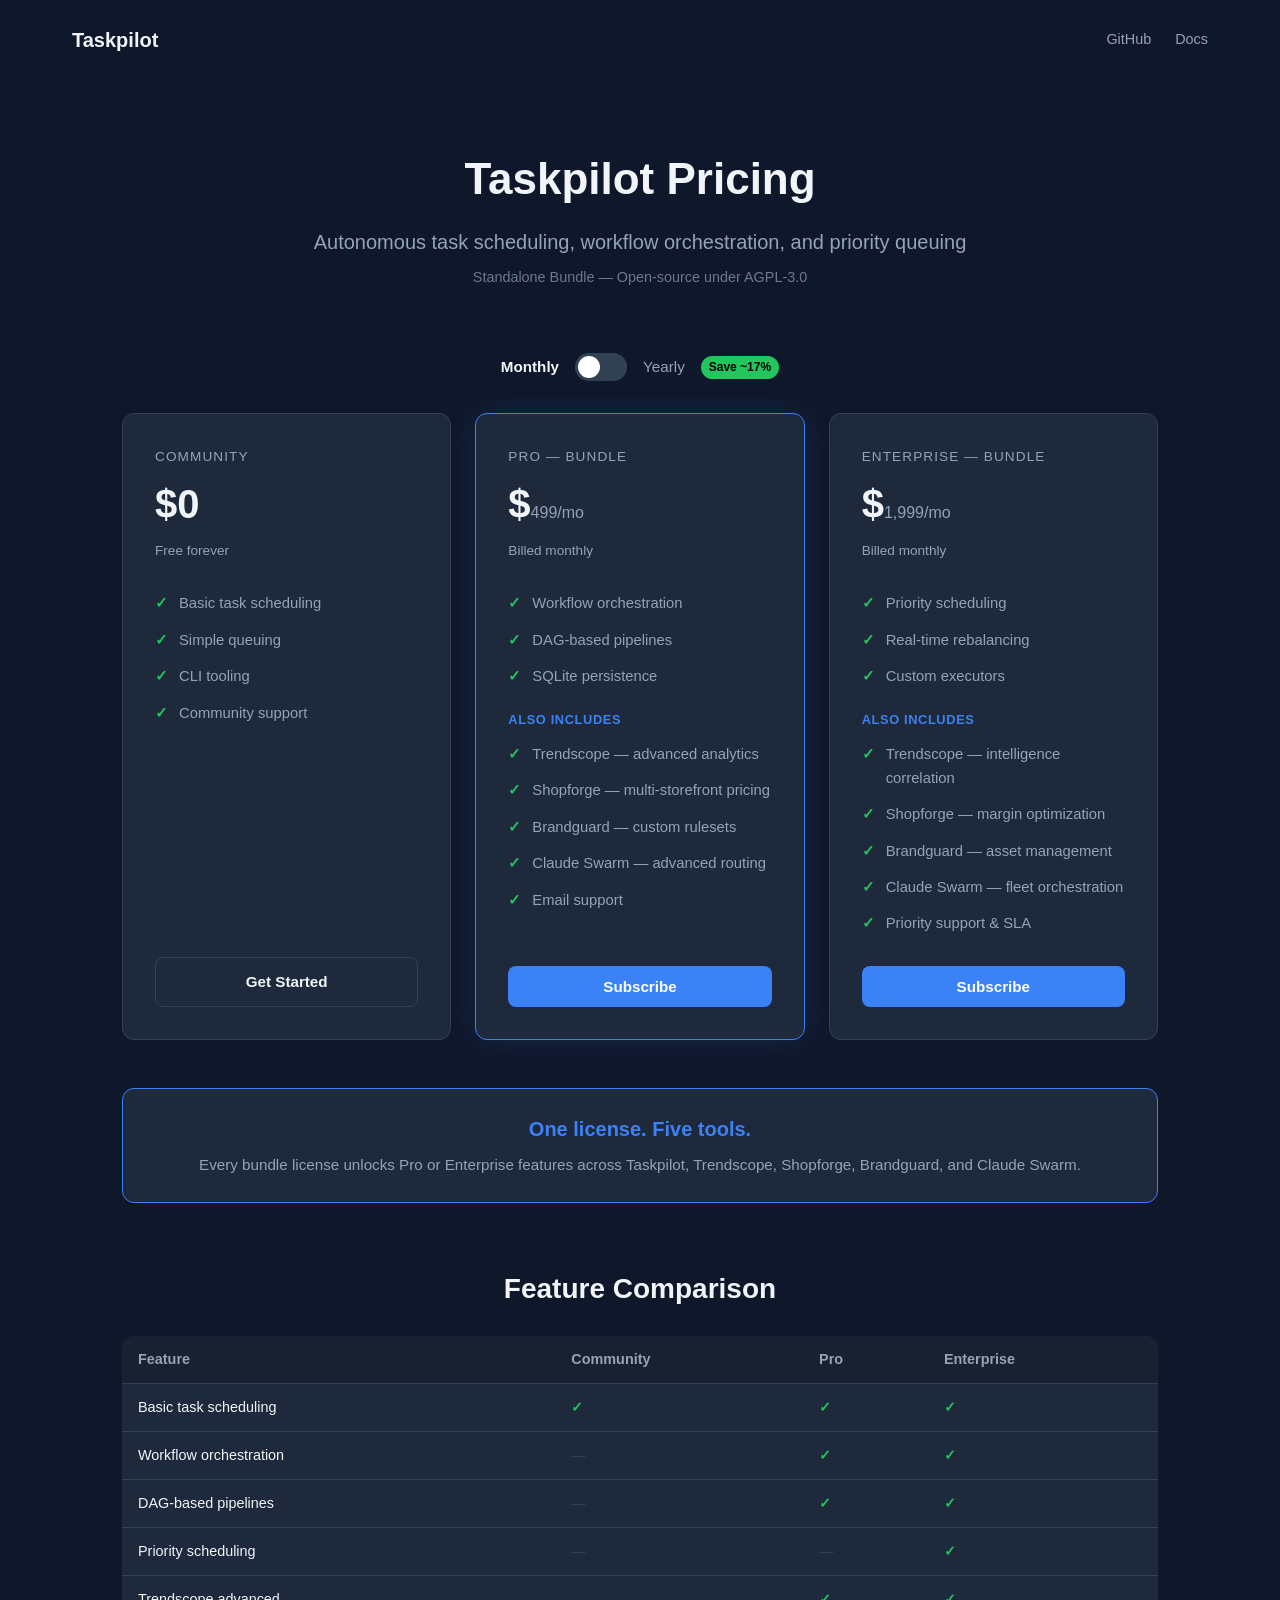
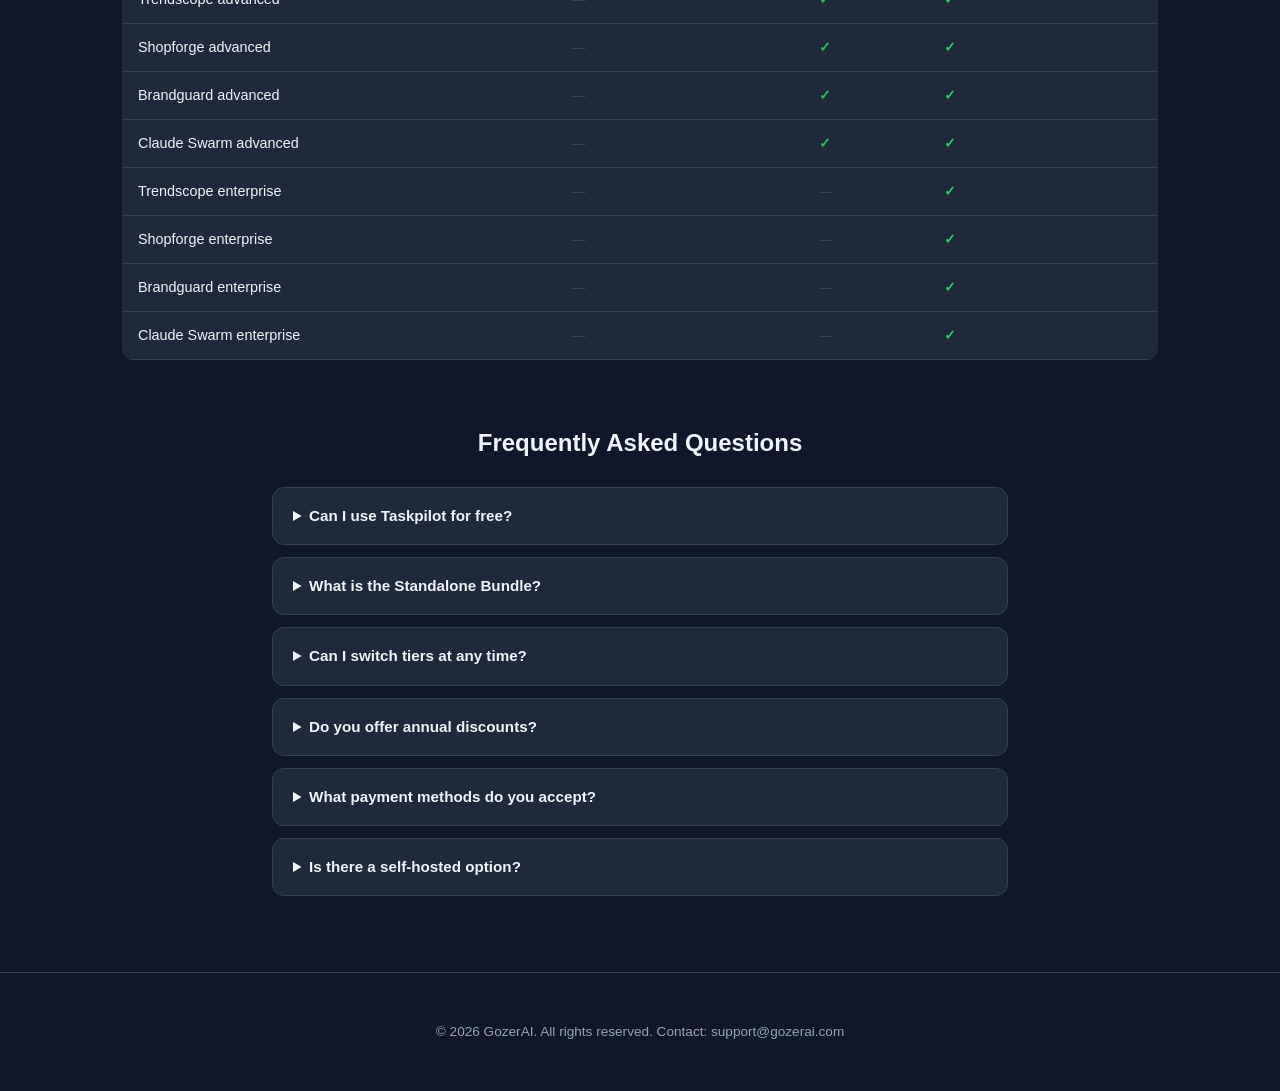
==== docs/pricing/index.html @ c929723e "Initial public release — community-tier Taskpilot" ====
<!DOCTYPE html>
<html lang="en">
<head>
<meta charset="UTF-8">
<meta name="viewport" content="width=device-width, initial-scale=1.0">
<title>Taskpilot Pricing</title>
<style>
*,*::before,*::after{box-sizing:border-box;margin:0;padding:0}
:root{--bg:#0f172a;--surface:#1e293b;--border:#334155;--text:#f1f5f9;--muted:#94a3b8;--accent:#3b82f6;--accent-hover:#2563eb;--green:#22c55e;--radius:12px}
body{font-family:-apple-system,BlinkMacSystemFont,"Segoe UI",Roboto,Helvetica,Arial,sans-serif;background:var(--bg);color:var(--text);line-height:1.6}
a{color:var(--accent);text-decoration:none}a:hover{text-decoration:underline}
.nav{display:flex;align-items:center;justify-content:space-between;max-width:1200px;margin:0 auto;padding:1.5rem 2rem}
.nav-brand{font-size:1.25rem;font-weight:700;color:var(--text)}
.nav-links{display:flex;gap:1.5rem}.nav-links a{color:var(--muted);font-size:.9rem}.nav-links a:hover{color:var(--text)}
.hero{text-align:center;padding:4rem 2rem 2rem}
.hero h1{font-size:2.75rem;font-weight:800;margin-bottom:.75rem}
.hero .tagline{font-size:1.25rem;color:var(--muted);margin-bottom:.5rem}
.hero .oss{font-size:.9rem;color:var(--muted);opacity:.7}
.toggle-wrap{display:flex;align-items:center;justify-content:center;gap:1rem;padding:2rem 0}
.toggle-label{font-size:.95rem;color:var(--muted);cursor:pointer}.toggle-label.active{color:var(--text);font-weight:600}
.toggle{position:relative;width:52px;height:28px;background:var(--border);border-radius:14px;cursor:pointer;transition:background .2s}
.toggle.yearly{background:var(--accent)}.toggle::after{content:"";position:absolute;top:3px;left:3px;width:22px;height:22px;background:#fff;border-radius:50%;transition:transform .2s}
.toggle.yearly::after{transform:translateX(24px)}
.save-badge{font-size:.75rem;background:var(--green);color:#000;padding:2px 8px;border-radius:9999px;font-weight:600}
.cards{display:grid;grid-template-columns:repeat(auto-fit,minmax(300px,1fr));gap:1.5rem;max-width:1100px;margin:0 auto;padding:0 2rem 3rem}
.card{background:var(--surface);border:1px solid var(--border);border-radius:var(--radius);padding:2rem;display:flex;flex-direction:column}
.card.featured{border-color:var(--accent);box-shadow:0 0 30px rgba(59,130,246,.15)}
.card-tier{font-size:.85rem;text-transform:uppercase;letter-spacing:.08em;color:var(--muted);margin-bottom:.25rem}
.card-price{font-size:2.5rem;font-weight:800;margin-bottom:.25rem}.card-price span{font-size:1rem;font-weight:400;color:var(--muted)}
.card-cycle{font-size:.85rem;color:var(--muted);margin-bottom:1.5rem}
.card ul{list-style:none;flex:1;margin-bottom:1.5rem}
.card li{padding:.4rem 0;padding-left:1.5rem;position:relative;font-size:.925rem;color:var(--muted)}.card li::before{content:"\2713";position:absolute;left:0;color:var(--green);font-weight:700}
.card li.section-label{color:var(--accent);font-weight:600;padding-left:0;font-size:.8rem;text-transform:uppercase;letter-spacing:.05em;margin-top:.5rem}
.card li.section-label::before{content:""}
.btn{display:block;text-align:center;padding:.75rem 1.5rem;border-radius:8px;font-weight:600;font-size:.95rem;border:none;cursor:pointer;transition:background .2s}
.btn-primary{background:var(--accent);color:#fff}.btn-primary:hover{background:var(--accent-hover);text-decoration:none}
.btn-outline{background:transparent;border:1px solid var(--border);color:var(--text)}.btn-outline:hover{border-color:var(--muted);text-decoration:none}
.callout{max-width:1100px;margin:0 auto 2rem;padding:0 2rem}
.callout-box{background:var(--surface);border:1px solid var(--accent);border-radius:var(--radius);padding:1.5rem 2rem;text-align:center}
.callout-box h3{font-size:1.25rem;margin-bottom:.5rem;color:var(--accent)}
.callout-box p{color:var(--muted);font-size:.95rem}
.section{max-width:1100px;margin:0 auto;padding:2rem}.section h2{font-size:1.75rem;font-weight:700;margin-bottom:1.5rem;text-align:center}
table{width:100%;border-collapse:collapse;background:var(--surface);border-radius:var(--radius);overflow:hidden}
th,td{padding:.75rem 1rem;text-align:left;border-bottom:1px solid var(--border);font-size:.9rem}
th{color:var(--muted);font-weight:600;background:rgba(0,0,0,.2)}td{color:var(--text)}
.check{color:var(--green);font-weight:700}.dash{color:var(--border)}
.faq{max-width:800px;margin:0 auto;padding:2rem}.faq h2{text-align:center;margin-bottom:1.5rem}
details{background:var(--surface);border:1px solid var(--border);border-radius:var(--radius);margin-bottom:.75rem}
summary{padding:1rem 1.25rem;cursor:pointer;font-weight:600;font-size:.95rem}summary:hover{color:var(--accent)}
details[open] summary{border-bottom:1px solid var(--border)}details p{padding:1rem 1.25rem;color:var(--muted);font-size:.9rem}
footer{text-align:center;padding:3rem 2rem;color:var(--muted);font-size:.85rem;border-top:1px solid var(--border);margin-top:2rem}
@media(max-width:768px){.hero h1{font-size:2rem}.cards{grid-template-columns:1fr}.nav{flex-direction:column;gap:1rem}}
</style>
</head>
<body>
<nav class="nav">
  <div class="nav-brand">Taskpilot</div>
  <div class="nav-links">
    <a href="https://github.com/chrisarseno/taskpilot">GitHub</a>
    <a href="https://github.com/chrisarseno/taskpilot#readme">Docs</a>
  </div>
</nav>
<section class="hero">
  <h1>Taskpilot Pricing</h1>
  <p class="tagline">Autonomous task scheduling, workflow orchestration, and priority queuing</p>
  <p class="oss">Standalone Bundle &mdash; Open-source under AGPL-3.0</p>
</section>
<div class="toggle-wrap">
  <span class="toggle-label active" data-cycle="monthly">Monthly</span>
  <div class="toggle" id="billingToggle" role="switch" aria-checked="false" tabindex="0"></div>
  <span class="toggle-label" data-cycle="yearly">Yearly</span>
  <span class="save-badge">Save ~17%</span>
</div>
<div class="cards">
  <div class="card">
    <div class="card-tier">Community</div>
    <div class="card-price">$0</div>
    <div class="card-cycle">Free forever</div>
    <ul>
      <li>Basic task scheduling</li>
      <li>Simple queuing</li>
      <li>CLI tooling</li>
      <li>Community support</li>
    </ul>
    <a href="https://github.com/chrisarseno/taskpilot" class="btn btn-outline">Get Started</a>
  </div>
  <div class="card featured">
    <div class="card-tier">Pro &mdash; Bundle</div>
    <div class="card-price" data-monthly="499" data-yearly="4990">$<span class="price-value">499</span><span>/mo</span></div>
    <div class="card-cycle cycle-text">Billed monthly</div>
    <ul>
      <li>Workflow orchestration</li>
      <li>DAG-based pipelines</li>
      <li>SQLite persistence</li>
      <li class="section-label">Also includes</li>
      <li>Trendscope &mdash; advanced analytics</li>
      <li>Shopforge &mdash; multi-storefront pricing</li>
      <li>Brandguard &mdash; custom rulesets</li>
      <li>Claude Swarm &mdash; advanced routing</li>
      <li>Email support</li>
    </ul>
    <button class="btn btn-primary" data-tier="pro">Subscribe</button>
  </div>
  <div class="card">
    <div class="card-tier">Enterprise &mdash; Bundle</div>
    <div class="card-price" data-monthly="1999" data-yearly="19990">$<span class="price-value">1,999</span><span>/mo</span></div>
    <div class="card-cycle cycle-text">Billed monthly</div>
    <ul>
      <li>Priority scheduling</li>
      <li>Real-time rebalancing</li>
      <li>Custom executors</li>
      <li class="section-label">Also includes</li>
      <li>Trendscope &mdash; intelligence correlation</li>
      <li>Shopforge &mdash; margin optimization</li>
      <li>Brandguard &mdash; asset management</li>
      <li>Claude Swarm &mdash; fleet orchestration</li>
      <li>Priority support &amp; SLA</li>
    </ul>
    <button class="btn btn-primary" data-tier="enterprise">Subscribe</button>
  </div>
</div>
<div class="callout">
  <div class="callout-box">
    <h3>One license. Five tools.</h3>
    <p>Every bundle license unlocks Pro or Enterprise features across Taskpilot, Trendscope, Shopforge, Brandguard, and Claude Swarm.</p>
  </div>
</div>
<section class="section">
  <h2>Feature Comparison</h2>
  <table>
    <thead><tr><th>Feature</th><th>Community</th><th>Pro</th><th>Enterprise</th></tr></thead>
    <tbody>
      <tr><td>Basic task scheduling</td><td class="check">&#10003;</td><td class="check">&#10003;</td><td class="check">&#10003;</td></tr>
      <tr><td>Workflow orchestration</td><td class="dash">&mdash;</td><td class="check">&#10003;</td><td class="check">&#10003;</td></tr>
      <tr><td>DAG-based pipelines</td><td class="dash">&mdash;</td><td class="check">&#10003;</td><td class="check">&#10003;</td></tr>
      <tr><td>Priority scheduling</td><td class="dash">&mdash;</td><td class="dash">&mdash;</td><td class="check">&#10003;</td></tr>
      <tr><td>Trendscope advanced</td><td class="dash">&mdash;</td><td class="check">&#10003;</td><td class="check">&#10003;</td></tr>
      <tr><td>Shopforge advanced</td><td class="dash">&mdash;</td><td class="check">&#10003;</td><td class="check">&#10003;</td></tr>
      <tr><td>Brandguard advanced</td><td class="dash">&mdash;</td><td class="check">&#10003;</td><td class="check">&#10003;</td></tr>
      <tr><td>Claude Swarm advanced</td><td class="dash">&mdash;</td><td class="check">&#10003;</td><td class="check">&#10003;</td></tr>
      <tr><td>Trendscope enterprise</td><td class="dash">&mdash;</td><td class="dash">&mdash;</td><td class="check">&#10003;</td></tr>
      <tr><td>Shopforge enterprise</td><td class="dash">&mdash;</td><td class="dash">&mdash;</td><td class="check">&#10003;</td></tr>
      <tr><td>Brandguard enterprise</td><td class="dash">&mdash;</td><td class="dash">&mdash;</td><td class="check">&#10003;</td></tr>
      <tr><td>Claude Swarm enterprise</td><td class="dash">&mdash;</td><td class="dash">&mdash;</td><td class="check">&#10003;</td></tr>
    </tbody>
  </table>
</section>
<section class="faq">
  <h2>Frequently Asked Questions</h2>
  <details><summary>Can I use Taskpilot for free?</summary><p>Yes. The Community tier is free forever under the AGPL-3.0 license. It includes basic task scheduling and CLI tooling.</p></details>
  <details><summary>What is the Standalone Bundle?</summary><p>One license covers five tools: Taskpilot, Trendscope, Shopforge, Brandguard, and Claude Swarm. Pro unlocks advanced features across all five; Enterprise unlocks everything.</p></details>
  <details><summary>Can I switch tiers at any time?</summary><p>Yes. Upgrades take effect immediately with prorated billing. Downgrades apply at the next billing cycle.</p></details>
  <details><summary>Do you offer annual discounts?</summary><p>Yes. Annual billing saves approximately 17% compared to monthly billing.</p></details>
  <details><summary>What payment methods do you accept?</summary><p>We accept all major credit cards via Stripe. Enterprise customers can pay by invoice.</p></details>
  <details><summary>Is there a self-hosted option?</summary><p>All five tools are open-source under AGPL-3.0. You can self-host with Community features. Pro and Enterprise features require a valid license key.</p></details>
</section>
<footer>&copy; 2026 GozerAI. All rights reserved. Contact: support@gozerai.com</footer>
<script>
(function(){
  const CONFIG={serverUrl:"",productCode:"STD",prices:{pro:{monthly:499,yearly:4990},enterprise:{monthly:1999,yearly:19990}}};
  let yearly=false;
  const toggle=document.getElementById("billingToggle"),labels=document.querySelectorAll(".toggle-label"),priceEls=document.querySelectorAll(".card-price[data-monthly]"),cycleEls=document.querySelectorAll(".cycle-text"),buttons=document.querySelectorAll("[data-tier]");
  function update(){toggle.classList.toggle("yearly",yearly);toggle.setAttribute("aria-checked",yearly);labels.forEach(l=>l.classList.toggle("active",(l.dataset.cycle==="yearly")===yearly));priceEls.forEach(el=>{const v=yearly?el.dataset.yearly:el.dataset.monthly;el.querySelector(".price-value").textContent=Number(v).toLocaleString();el.querySelector("span:last-child").textContent=yearly?"/yr":"/mo"});cycleEls.forEach(el=>el.textContent=yearly?"Billed yearly":"Billed monthly")}
  toggle.addEventListener("click",()=>{yearly=!yearly;update()});toggle.addEventListener("keydown",e=>{if(e.key==="Enter"||e.key===" "){e.preventDefault();yearly=!yearly;update()}});labels.forEach(l=>l.addEventListener("click",()=>{yearly=l.dataset.cycle==="yearly";update()}));
  buttons.forEach(btn=>{btn.addEventListener("click",async()=>{const tier=btn.dataset.tier,cycle=yearly?"yearly":"monthly";if(!CONFIG.serverUrl){alert("Checkout server not configured.");return}btn.disabled=true;btn.textContent="Redirecting\u2026";try{const r=await fetch(CONFIG.serverUrl+"/checkout/create",{method:"POST",headers:{"Content-Type":"application/json"},body:JSON.stringify({product_code:CONFIG.productCode,tier,billing_cycle:cycle,success_url:location.href+"?success=1",cancel_url:location.href+"?canceled=1"})});if(!r.ok)throw new Error("Server returned "+r.status);const d=await r.json();location.href=d.url}catch(e){alert("Checkout failed: "+e.message);btn.disabled=false;btn.textContent="Subscribe"}})});
})();
</script>
</body>
</html>
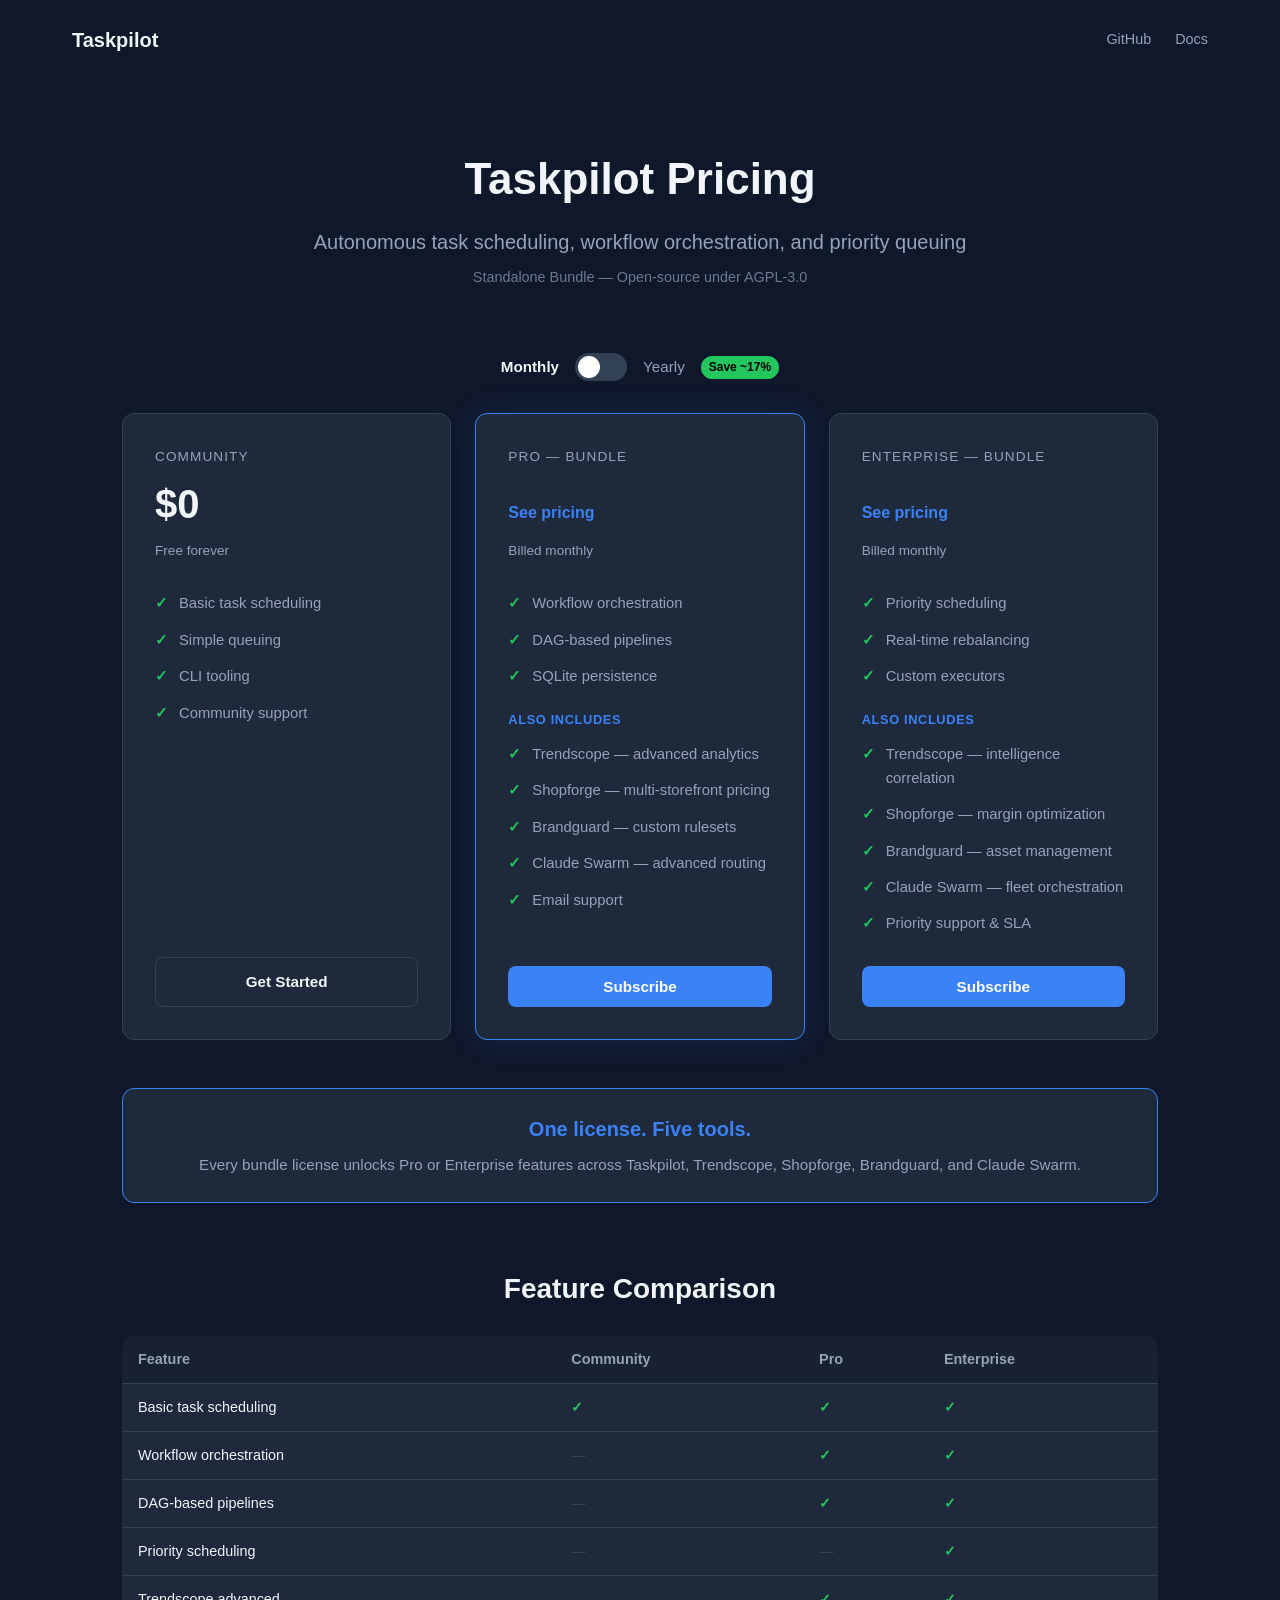
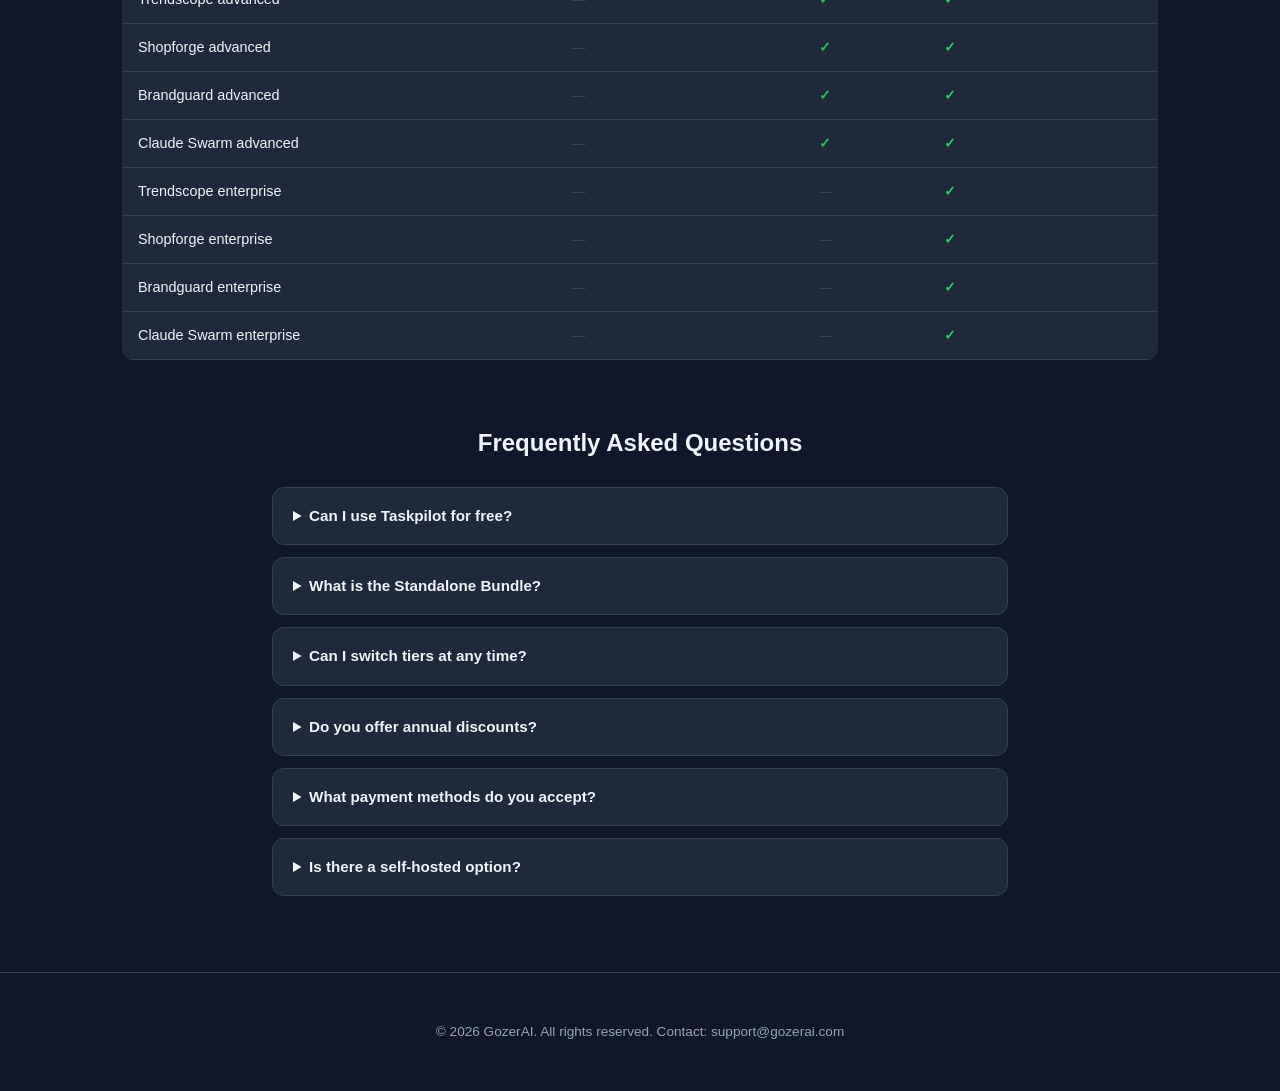
==== commit d990aa9b: "Clean public release: fix references and remove internal details - Replace chrisarseno GitHub links " ====
--- a/docs/pricing/index.html
+++ b/docs/pricing/index.html
@@ -56,8 +56,8 @@
 <nav class="nav">
   <div class="nav-brand">Taskpilot</div>
   <div class="nav-links">
-    <a href="https://github.com/chrisarseno/taskpilot">GitHub</a>
-    <a href="https://github.com/chrisarseno/taskpilot#readme">Docs</a>
+    <a href="https://github.com/GozerAI/taskpilot">GitHub</a>
+    <a href="https://github.com/GozerAI/taskpilot#readme">Docs</a>
   </div>
 </nav>
 <section class="hero">
@@ -82,11 +82,11 @@
       <li>CLI tooling</li>
       <li>Community support</li>
     </ul>
-    <a href="https://github.com/chrisarseno/taskpilot" class="btn btn-outline">Get Started</a>
+    <a href="https://github.com/GozerAI/taskpilot" class="btn btn-outline">Get Started</a>
   </div>
   <div class="card featured">
     <div class="card-tier">Pro &mdash; Bundle</div>
-    <div class="card-price" data-monthly="499" data-yearly="4990">$<span class="price-value">499</span><span>/mo</span></div>
+    <div class="card-price"><a href="https://gozerai.com/pricing" style="color:var(--accent);font-size:1rem">See pricing</a></div>
     <div class="card-cycle cycle-text">Billed monthly</div>
     <ul>
       <li>Workflow orchestration</li>
@@ -103,7 +103,7 @@
   </div>
   <div class="card">
     <div class="card-tier">Enterprise &mdash; Bundle</div>
-    <div class="card-price" data-monthly="1999" data-yearly="19990">$<span class="price-value">1,999</span><span>/mo</span></div>
+    <div class="card-price"><a href="https://gozerai.com/pricing" style="color:var(--accent);font-size:1rem">See pricing</a></div>
     <div class="card-cycle cycle-text">Billed monthly</div>
     <ul>
       <li>Priority scheduling</li>
@@ -157,7 +157,7 @@
 <footer>&copy; 2026 GozerAI. All rights reserved. Contact: support@gozerai.com</footer>
 <script>
 (function(){
-  const CONFIG={serverUrl:"",productCode:"STD",prices:{pro:{monthly:499,yearly:4990},enterprise:{monthly:1999,yearly:19990}}};
+  const CONFIG={serverUrl:"",productCode:"STD",prices:{}};
   let yearly=false;
   const toggle=document.getElementById("billingToggle"),labels=document.querySelectorAll(".toggle-label"),priceEls=document.querySelectorAll(".card-price[data-monthly]"),cycleEls=document.querySelectorAll(".cycle-text"),buttons=document.querySelectorAll("[data-tier]");
   function update(){toggle.classList.toggle("yearly",yearly);toggle.setAttribute("aria-checked",yearly);labels.forEach(l=>l.classList.toggle("active",(l.dataset.cycle==="yearly")===yearly));priceEls.forEach(el=>{const v=yearly?el.dataset.yearly:el.dataset.monthly;el.querySelector(".price-value").textContent=Number(v).toLocaleString();el.querySelector("span:last-child").textContent=yearly?"/yr":"/mo"});cycleEls.forEach(el=>el.textContent=yearly?"Billed yearly":"Billed monthly")}
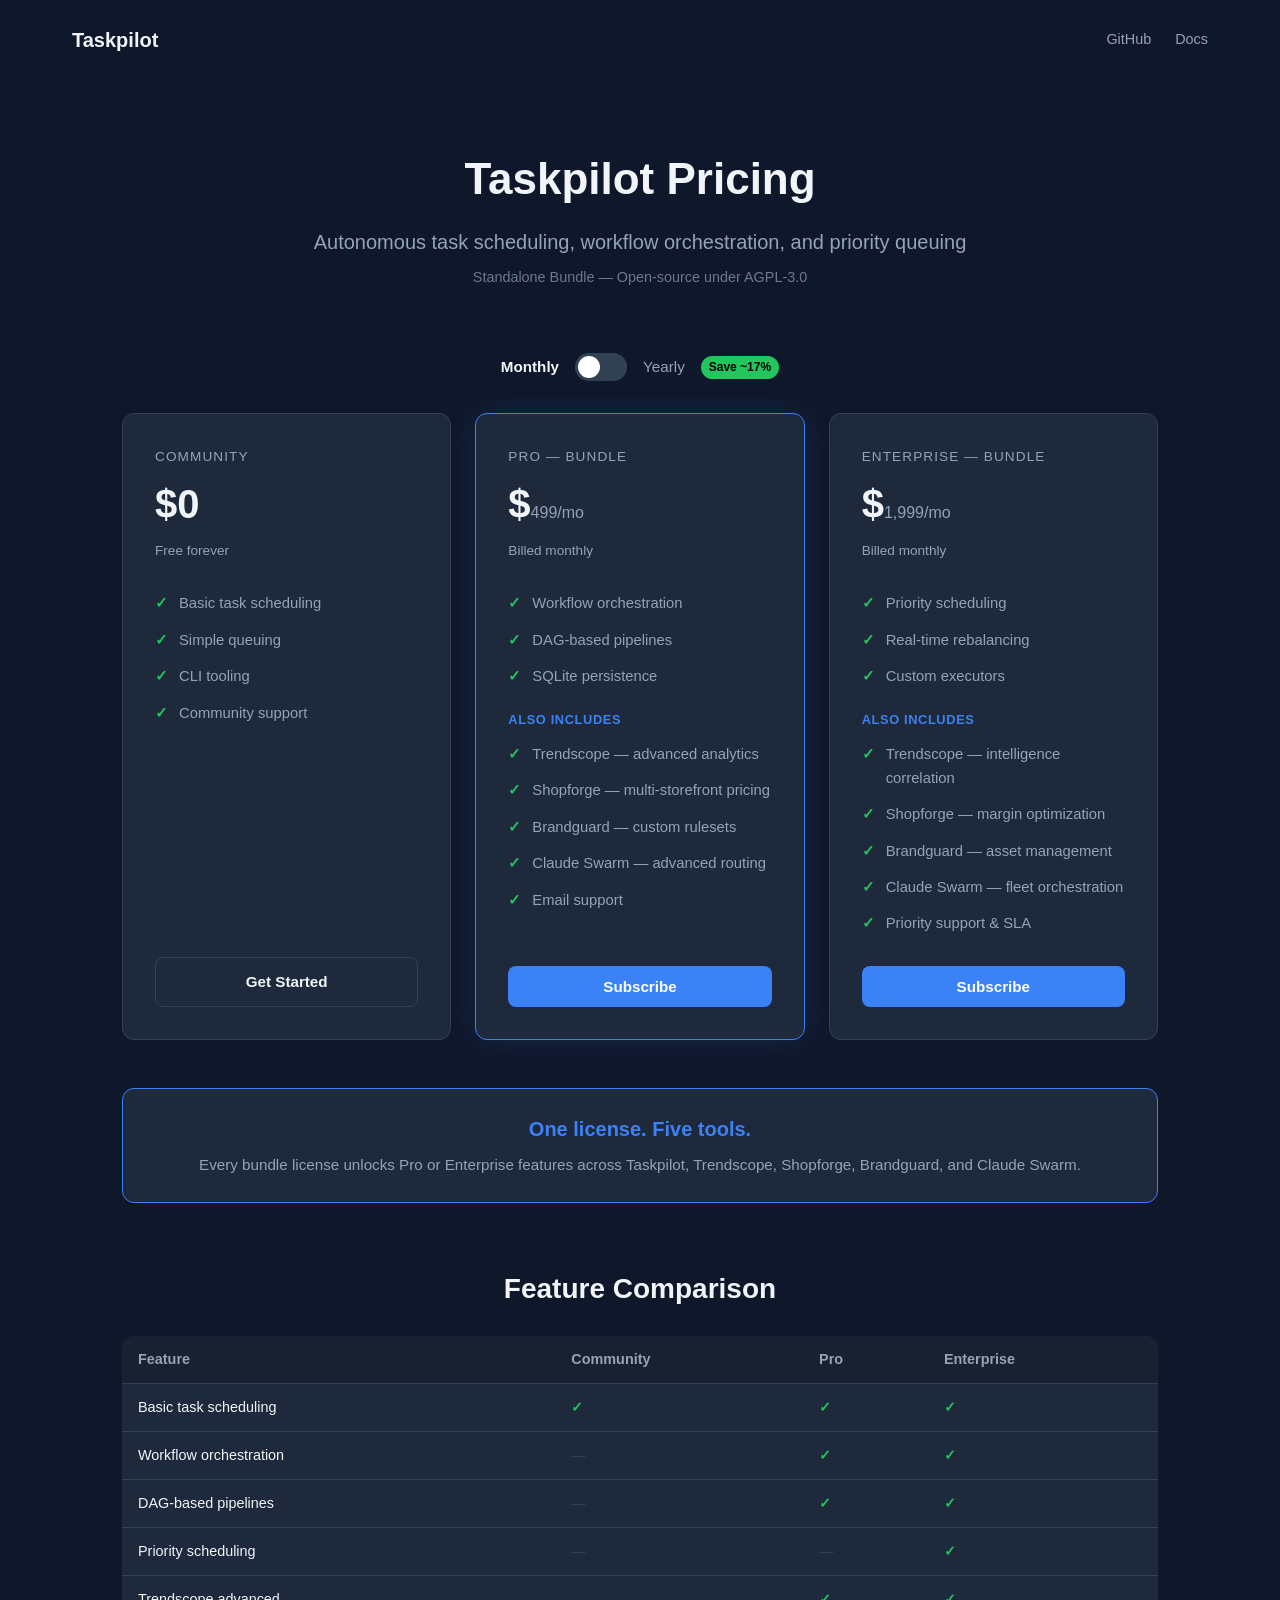
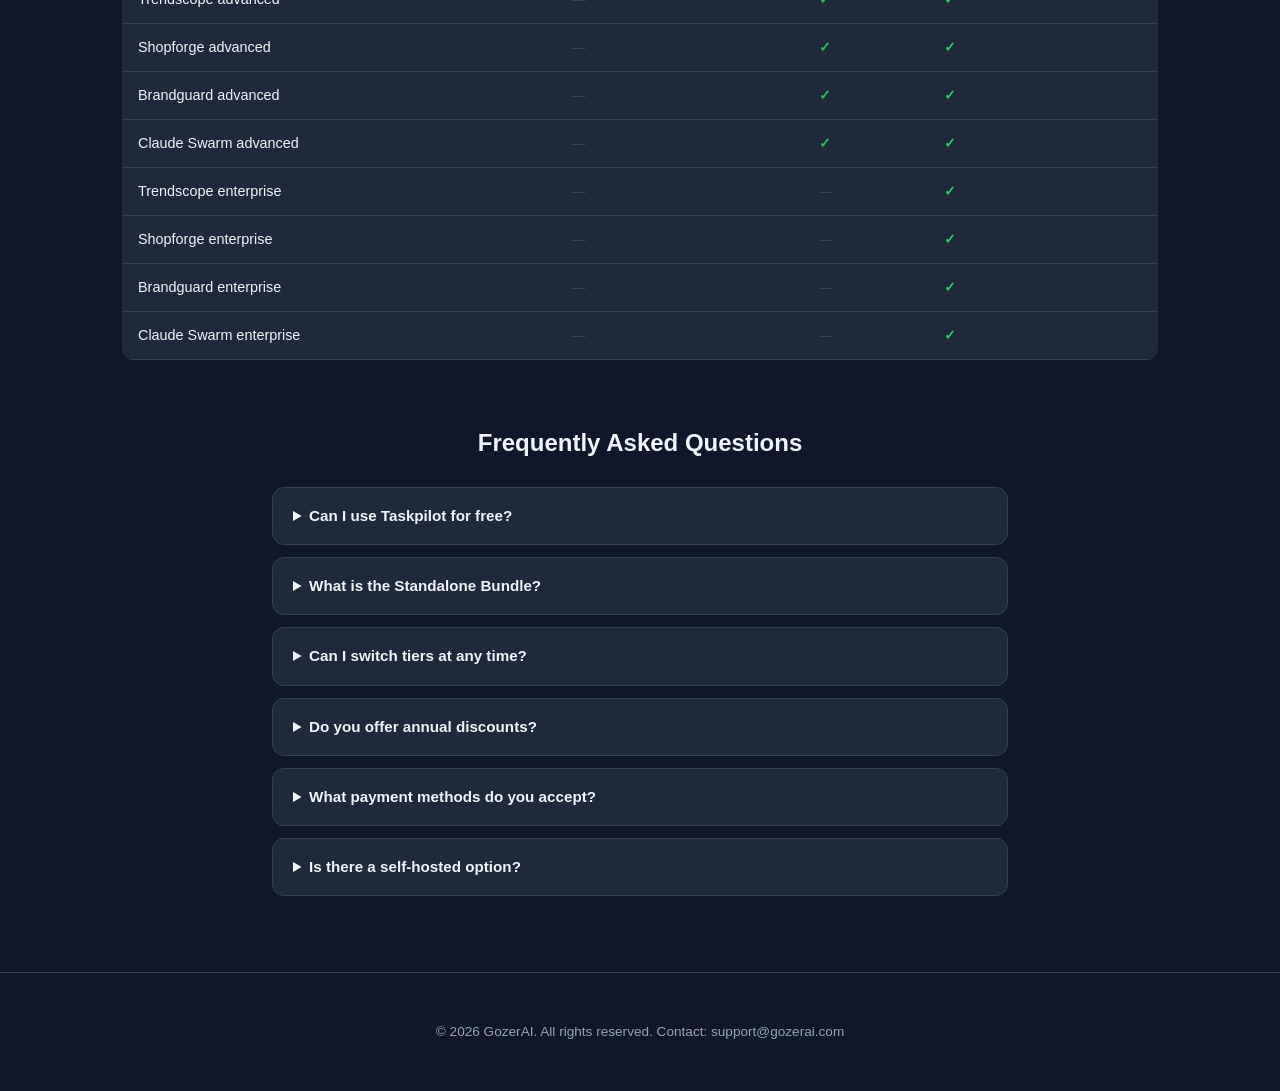
==== commit e8669f38: "sync: re-export community edition with security fixes Includes rate limiting, security headers, webh" ====
--- a/docs/pricing/index.html
+++ b/docs/pricing/index.html
@@ -86,7 +86,7 @@
   </div>
   <div class="card featured">
     <div class="card-tier">Pro &mdash; Bundle</div>
-    <div class="card-price"><a href="https://gozerai.com/pricing" style="color:var(--accent);font-size:1rem">See pricing</a></div>
+    <div class="card-price" data-monthly="499" data-yearly="4990">$<span class="price-value">499</span><span>/mo</span></div>
     <div class="card-cycle cycle-text">Billed monthly</div>
     <ul>
       <li>Workflow orchestration</li>
@@ -103,7 +103,7 @@
   </div>
   <div class="card">
     <div class="card-tier">Enterprise &mdash; Bundle</div>
-    <div class="card-price"><a href="https://gozerai.com/pricing" style="color:var(--accent);font-size:1rem">See pricing</a></div>
+    <div class="card-price" data-monthly="1999" data-yearly="19990">$<span class="price-value">1,999</span><span>/mo</span></div>
     <div class="card-cycle cycle-text">Billed monthly</div>
     <ul>
       <li>Priority scheduling</li>
@@ -157,7 +157,7 @@
 <footer>&copy; 2026 GozerAI. All rights reserved. Contact: support@gozerai.com</footer>
 <script>
 (function(){
-  const CONFIG={serverUrl:"",productCode:"STD",prices:{}};
+  const CONFIG={serverUrl:"",productCode:"STD",prices:{pro:{monthly:499,yearly:4990},enterprise:{monthly:1999,yearly:19990}}};
   let yearly=false;
   const toggle=document.getElementById("billingToggle"),labels=document.querySelectorAll(".toggle-label"),priceEls=document.querySelectorAll(".card-price[data-monthly]"),cycleEls=document.querySelectorAll(".cycle-text"),buttons=document.querySelectorAll("[data-tier]");
   function update(){toggle.classList.toggle("yearly",yearly);toggle.setAttribute("aria-checked",yearly);labels.forEach(l=>l.classList.toggle("active",(l.dataset.cycle==="yearly")===yearly));priceEls.forEach(el=>{const v=yearly?el.dataset.yearly:el.dataset.monthly;el.querySelector(".price-value").textContent=Number(v).toLocaleString();el.querySelector("span:last-child").textContent=yearly?"/yr":"/mo"});cycleEls.forEach(el=>el.textContent=yearly?"Billed yearly":"Billed monthly")}
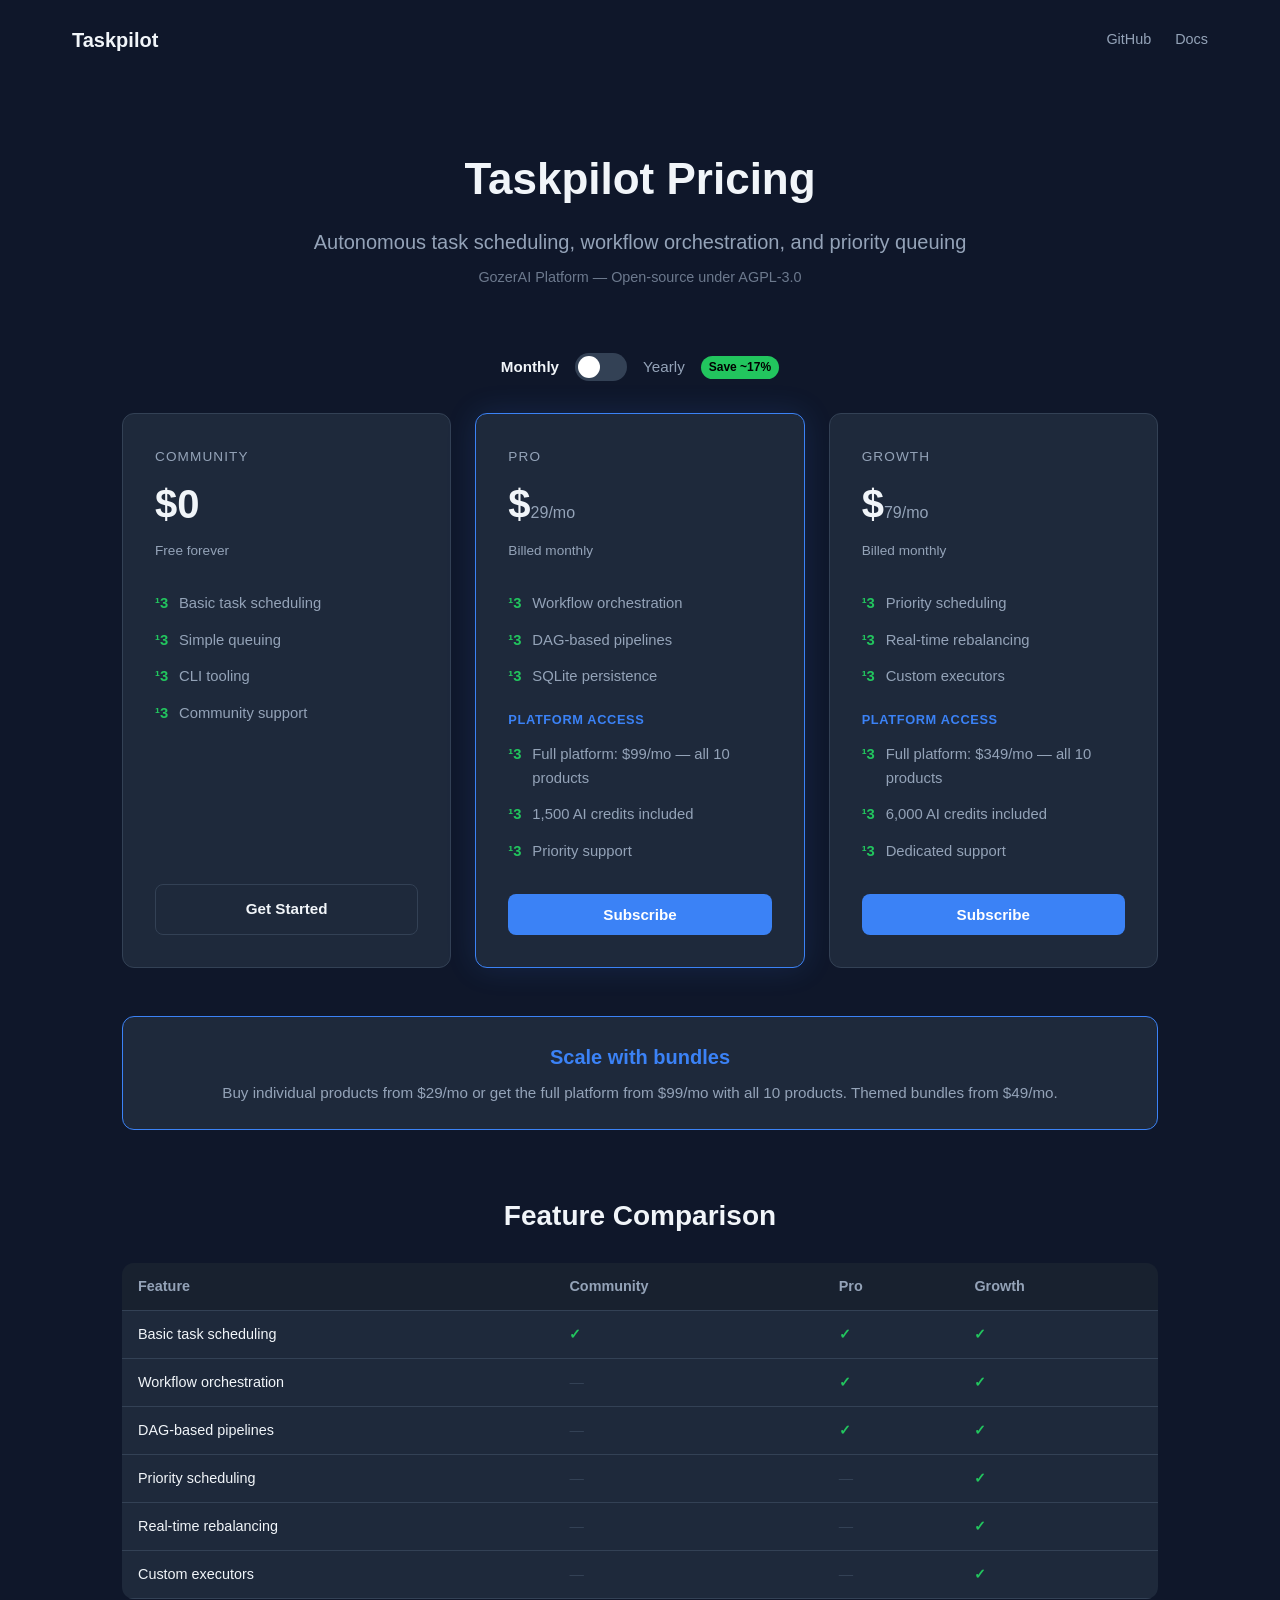
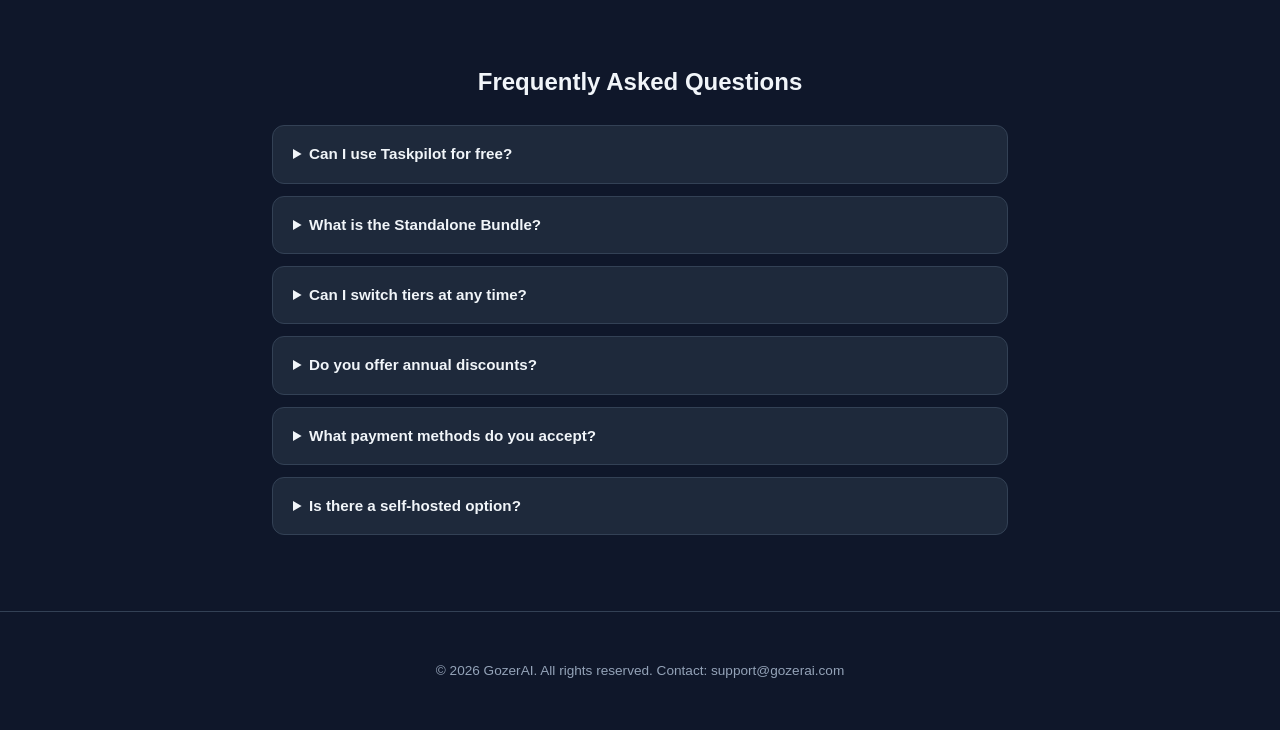
==== commit 31a83643: "sync: update community edition with latest fixes" ====
--- a/docs/pricing/index.html
+++ b/docs/pricing/index.html
@@ -29,7 +29,7 @@
 .card-price{font-size:2.5rem;font-weight:800;margin-bottom:.25rem}.card-price span{font-size:1rem;font-weight:400;color:var(--muted)}
 .card-cycle{font-size:.85rem;color:var(--muted);margin-bottom:1.5rem}
 .card ul{list-style:none;flex:1;margin-bottom:1.5rem}
-.card li{padding:.4rem 0;padding-left:1.5rem;position:relative;font-size:.925rem;color:var(--muted)}.card li::before{content:"\2713";position:absolute;left:0;color:var(--green);font-weight:700}
+.card li{padding:.4rem 0;padding-left:1.5rem;position:relative;font-size:.925rem;color:var(--muted)}.card li::before{content:"¹3";position:absolute;left:0;color:var(--green);font-weight:700}
 .card li.section-label{color:var(--accent);font-weight:600;padding-left:0;font-size:.8rem;text-transform:uppercase;letter-spacing:.05em;margin-top:.5rem}
 .card li.section-label::before{content:""}
 .btn{display:block;text-align:center;padding:.75rem 1.5rem;border-radius:8px;font-weight:600;font-size:.95rem;border:none;cursor:pointer;transition:background .2s}
@@ -56,14 +56,14 @@
 <nav class="nav">
   <div class="nav-brand">Taskpilot</div>
   <div class="nav-links">
-    <a href="https://github.com/GozerAI/taskpilot">GitHub</a>
-    <a href="https://github.com/GozerAI/taskpilot#readme">Docs</a>
+    <a href="https://github.com/chrisarseno/taskpilot">GitHub</a>
+    <a href="https://github.com/chrisarseno/taskpilot#readme">Docs</a>
   </div>
 </nav>
 <section class="hero">
   <h1>Taskpilot Pricing</h1>
   <p class="tagline">Autonomous task scheduling, workflow orchestration, and priority queuing</p>
-  <p class="oss">Standalone Bundle &mdash; Open-source under AGPL-3.0</p>
+  <p class="oss">GozerAI Platform &mdash; Open-source under AGPL-3.0</p>
 </section>
 <div class="toggle-wrap">
   <span class="toggle-label active" data-cycle="monthly">Monthly</span>
@@ -82,87 +82,77 @@
       <li>CLI tooling</li>
       <li>Community support</li>
     </ul>
-    <a href="https://github.com/GozerAI/taskpilot" class="btn btn-outline">Get Started</a>
+    <a href="https://github.com/chrisarseno/taskpilot" class="btn btn-outline">Get Started</a>
   </div>
   <div class="card featured">
-    <div class="card-tier">Pro &mdash; Bundle</div>
-    <div class="card-price" data-monthly="499" data-yearly="4990">$<span class="price-value">499</span><span>/mo</span></div>
+    <div class="card-tier">Pro</div>
+    <div class="card-price" data-monthly="29" data-yearly="290">$<span class="price-value">29</span><span>/mo</span></div>
     <div class="card-cycle cycle-text">Billed monthly</div>
     <ul>
       <li>Workflow orchestration</li>
       <li>DAG-based pipelines</li>
       <li>SQLite persistence</li>
-      <li class="section-label">Also includes</li>
-      <li>Trendscope &mdash; advanced analytics</li>
-      <li>Shopforge &mdash; multi-storefront pricing</li>
-      <li>Brandguard &mdash; custom rulesets</li>
-      <li>Claude Swarm &mdash; advanced routing</li>
-      <li>Email support</li>
+      <li class="section-label">Platform access</li>
+      <li>Full platform: $99/mo &mdash; all 10 products</li>
+      <li>1,500 AI credits included</li>
+      <li>Priority support</li>
     </ul>
     <button class="btn btn-primary" data-tier="pro">Subscribe</button>
   </div>
   <div class="card">
-    <div class="card-tier">Enterprise &mdash; Bundle</div>
-    <div class="card-price" data-monthly="1999" data-yearly="19990">$<span class="price-value">1,999</span><span>/mo</span></div>
+    <div class="card-tier">Growth</div>
+    <div class="card-price" data-monthly="79" data-yearly="790">$<span class="price-value">79</span><span>/mo</span></div>
     <div class="card-cycle cycle-text">Billed monthly</div>
     <ul>
       <li>Priority scheduling</li>
       <li>Real-time rebalancing</li>
       <li>Custom executors</li>
-      <li class="section-label">Also includes</li>
-      <li>Trendscope &mdash; intelligence correlation</li>
-      <li>Shopforge &mdash; margin optimization</li>
-      <li>Brandguard &mdash; asset management</li>
-      <li>Claude Swarm &mdash; fleet orchestration</li>
-      <li>Priority support &amp; SLA</li>
+      <li class="section-label">Platform access</li>
+      <li>Full platform: $349/mo &mdash; all 10 products</li>
+      <li>6,000 AI credits included</li>
+      <li>Dedicated support</li>
     </ul>
-    <button class="btn btn-primary" data-tier="enterprise">Subscribe</button>
+    <button class="btn btn-primary" data-tier="growth">Subscribe</button>
   </div>
 </div>
 <div class="callout">
   <div class="callout-box">
-    <h3>One license. Five tools.</h3>
-    <p>Every bundle license unlocks Pro or Enterprise features across Taskpilot, Trendscope, Shopforge, Brandguard, and Claude Swarm.</p>
+    <h3>Scale with bundles</h3>
+    <p>Buy individual products from $29/mo or get the full platform from $99/mo with all 10 products. Themed bundles from $49/mo.</p>
   </div>
 </div>
 <section class="section">
   <h2>Feature Comparison</h2>
   <table>
-    <thead><tr><th>Feature</th><th>Community</th><th>Pro</th><th>Enterprise</th></tr></thead>
+    <thead><tr><th>Feature</th><th>Community</th><th>Pro</th><th>Growth</th></tr></thead>
     <tbody>
       <tr><td>Basic task scheduling</td><td class="check">&#10003;</td><td class="check">&#10003;</td><td class="check">&#10003;</td></tr>
       <tr><td>Workflow orchestration</td><td class="dash">&mdash;</td><td class="check">&#10003;</td><td class="check">&#10003;</td></tr>
       <tr><td>DAG-based pipelines</td><td class="dash">&mdash;</td><td class="check">&#10003;</td><td class="check">&#10003;</td></tr>
       <tr><td>Priority scheduling</td><td class="dash">&mdash;</td><td class="dash">&mdash;</td><td class="check">&#10003;</td></tr>
-      <tr><td>Trendscope advanced</td><td class="dash">&mdash;</td><td class="check">&#10003;</td><td class="check">&#10003;</td></tr>
-      <tr><td>Shopforge advanced</td><td class="dash">&mdash;</td><td class="check">&#10003;</td><td class="check">&#10003;</td></tr>
-      <tr><td>Brandguard advanced</td><td class="dash">&mdash;</td><td class="check">&#10003;</td><td class="check">&#10003;</td></tr>
-      <tr><td>Claude Swarm advanced</td><td class="dash">&mdash;</td><td class="check">&#10003;</td><td class="check">&#10003;</td></tr>
-      <tr><td>Trendscope enterprise</td><td class="dash">&mdash;</td><td class="dash">&mdash;</td><td class="check">&#10003;</td></tr>
-      <tr><td>Shopforge enterprise</td><td class="dash">&mdash;</td><td class="dash">&mdash;</td><td class="check">&#10003;</td></tr>
-      <tr><td>Brandguard enterprise</td><td class="dash">&mdash;</td><td class="dash">&mdash;</td><td class="check">&#10003;</td></tr>
-      <tr><td>Claude Swarm enterprise</td><td class="dash">&mdash;</td><td class="dash">&mdash;</td><td class="check">&#10003;</td></tr>
+      <tr><td>Real-time rebalancing</td><td class="dash">&mdash;</td><td class="dash">&mdash;</td><td class="check">&#10003;</td></tr>
+      <tr><td>Custom executors</td><td class="dash">&mdash;</td><td class="dash">&mdash;</td><td class="check">&#10003;</td></tr>
     </tbody>
   </table>
 </section>
 <section class="faq">
   <h2>Frequently Asked Questions</h2>
   <details><summary>Can I use Taskpilot for free?</summary><p>Yes. The Community tier is free forever under the AGPL-3.0 license. It includes basic task scheduling and CLI tooling.</p></details>
-  <details><summary>What is the Standalone Bundle?</summary><p>One license covers five tools: Taskpilot, Trendscope, Shopforge, Brandguard, and Claude Swarm. Pro unlocks advanced features across all five; Enterprise unlocks everything.</p></details>
+  <details><summary>What is the Standalone Bundle?</summary><p>Each product can be purchased individually ($29/mo Pro, $79/mo Growth) or as part of the GozerAI Platform ($99-$899/mo) which includes all 10 products with shared AI credits. Themed bundles are also available from $49/mo.</p></details>
   <details><summary>Can I switch tiers at any time?</summary><p>Yes. Upgrades take effect immediately with prorated billing. Downgrades apply at the next billing cycle.</p></details>
   <details><summary>Do you offer annual discounts?</summary><p>Yes. Annual billing saves approximately 17% compared to monthly billing.</p></details>
-  <details><summary>What payment methods do you accept?</summary><p>We accept all major credit cards via Stripe. Enterprise customers can pay by invoice.</p></details>
-  <details><summary>Is there a self-hosted option?</summary><p>All five tools are open-source under AGPL-3.0. You can self-host with Community features. Pro and Enterprise features require a valid license key.</p></details>
+  <details><summary>What payment methods do you accept?</summary><p>We accept all major credit cards via Stripe. Growth customers can pay by invoice.</p></details>
+  <details><summary>Is there a self-hosted option?</summary><p>All products are open-source under AGPL-3.0. You can self-host with Community features. Pro and Growth features require a valid license key.</p></details>
 </section>
 <footer>&copy; 2026 GozerAI. All rights reserved. Contact: support@gozerai.com</footer>
 <script>
 (function(){
-  const CONFIG={serverUrl:"",productCode:"STD",prices:{pro:{monthly:499,yearly:4990},enterprise:{monthly:1999,yearly:19990}}};
+  const CONFIG={serverUrl:"https://api.gozerai.com/v1/provisioning",productCode:"STD",prices:{pro:{monthly:29,yearly:290},growth:{monthly:79,yearly:790}}};
   let yearly=false;
   const toggle=document.getElementById("billingToggle"),labels=document.querySelectorAll(".toggle-label"),priceEls=document.querySelectorAll(".card-price[data-monthly]"),cycleEls=document.querySelectorAll(".cycle-text"),buttons=document.querySelectorAll("[data-tier]");
   function update(){toggle.classList.toggle("yearly",yearly);toggle.setAttribute("aria-checked",yearly);labels.forEach(l=>l.classList.toggle("active",(l.dataset.cycle==="yearly")===yearly));priceEls.forEach(el=>{const v=yearly?el.dataset.yearly:el.dataset.monthly;el.querySelector(".price-value").textContent=Number(v).toLocaleString();el.querySelector("span:last-child").textContent=yearly?"/yr":"/mo"});cycleEls.forEach(el=>el.textContent=yearly?"Billed yearly":"Billed monthly")}
   toggle.addEventListener("click",()=>{yearly=!yearly;update()});toggle.addEventListener("keydown",e=>{if(e.key==="Enter"||e.key===" "){e.preventDefault();yearly=!yearly;update()}});labels.forEach(l=>l.addEventListener("click",()=>{yearly=l.dataset.cycle==="yearly";update()}));
-  buttons.forEach(btn=>{btn.addEventListener("click",async()=>{const tier=btn.dataset.tier,cycle=yearly?"yearly":"monthly";if(!CONFIG.serverUrl){alert("Checkout server not configured.");return}btn.disabled=true;btn.textContent="Redirecting\u2026";try{const r=await fetch(CONFIG.serverUrl+"/checkout/create",{method:"POST",headers:{"Content-Type":"application/json"},body:JSON.stringify({product_code:CONFIG.productCode,tier,billing_cycle:cycle,success_url:location.href+"?success=1",cancel_url:location.href+"?canceled=1"})});if(!r.ok)throw new Error("Server returned "+r.status);const d=await r.json();location.href=d.url}catch(e){alert("Checkout failed: "+e.message);btn.disabled=false;btn.textContent="Subscribe"}})});
+  buttons.forEach(btn=>{btn.addEventListener("click",async()=>{const tier=btn.dataset.tier,cycle=yearly?"yearly":"monthly";if(!CONFIG.serverUrl){alert("Checkout server not configured.");return}btn.disabled=true;btn.textContent="Redirecting…";try{const r=await fetch(CONFIG.serverUrl+"/checkout/create",{method:"POST",headers:{"Content-Type":"application/json"},body:JSON.stringify({product_code:CONFIG.productCode,tier,billing_cycle:cycle,success_url:location.href+"?success=1",cancel_url:location.href+"?canceled=1"})});if(!r.ok)throw new Error("Server returned "+r.status);const d=await r.json();location.href=d.url}catch(e){alert("Checkout failed: "+e.message);btn.disabled=false;btn.textContent="Subscribe"}})});
 })();
 </script>
 </body>
